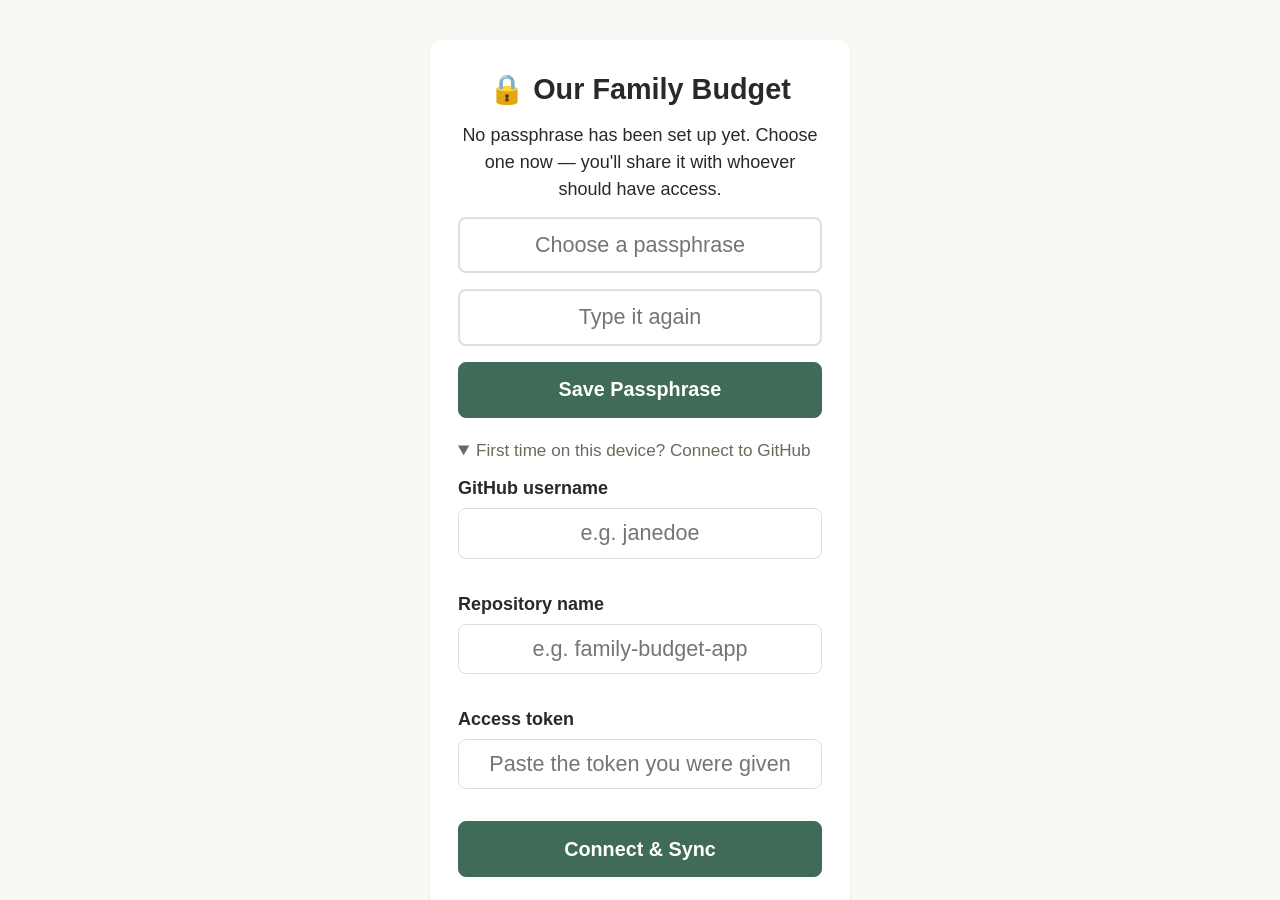
==== index.html @ 90995760 "Initial build: offline-first family budget app Static HTML/CSS/JS, no external dependencies. Dashboa" ====
<!DOCTYPE html>
<html lang="en">
<head>
<meta charset="UTF-8">
<meta name="viewport" content="width=device-width, initial-scale=1.0">
<title>Our Family Budget</title>
<link rel="stylesheet" href="css/styles.css">
</head>
<body>

  <div id="lock-screen" class="lock-screen">
    <div class="lock-card">
      <h1>🔒 Our Family Budget</h1>

      <form id="unlock-form">
        <p id="lock-message">Enter the passphrase to continue.</p>
        <input type="password" id="passphrase-input" placeholder="Passphrase" autocomplete="off" inputmode="text">
        <button type="submit" id="unlock-btn" class="btn btn-primary btn-large">Unlock</button>
        <p id="lock-error" class="error-text hidden"></p>
      </form>

      <form id="setup-form" class="hidden">
        <p>No passphrase has been set up yet. Choose one now — you'll share it with whoever should have access.</p>
        <input type="password" id="new-passphrase-1" placeholder="Choose a passphrase" autocomplete="off">
        <input type="password" id="new-passphrase-2" placeholder="Type it again" autocomplete="off">
        <button type="submit" id="save-passphrase-btn" class="btn btn-primary btn-large">Save Passphrase</button>
        <p id="setup-error" class="error-text hidden"></p>
      </form>

      <details id="github-connect-details" style="margin-top:20px; text-align:left;">
        <summary class="help-text">First time on this device? Connect to GitHub</summary>
        <form id="gh-connect-form" style="margin-top:12px;">
          <div class="form-group">
            <label for="gh-owner">GitHub username</label>
            <input type="text" id="gh-owner" placeholder="e.g. janedoe" autocomplete="off">
          </div>
          <div class="form-group">
            <label for="gh-repo">Repository name</label>
            <input type="text" id="gh-repo" placeholder="e.g. family-budget-app" autocomplete="off">
          </div>
          <div class="form-group">
            <label for="gh-token">Access token</label>
            <input type="password" id="gh-token" placeholder="Paste the token you were given" autocomplete="off">
          </div>
          <button type="submit" id="gh-connect-btn" class="btn btn-primary btn-large">Connect &amp; Sync</button>
          <p id="gh-connect-status" class="help-text"></p>
        </form>
      </details>
    </div>
  </div>

  <div id="app" class="app hidden">
    <header class="app-header">
      <h1>Our Family Budget</h1>
      <div class="sync-status" id="sync-status">Ready</div>
    </header>
    <nav class="tabs" id="tabs">
      <button data-view="dashboard" class="tab active">🏠 Home</button>
      <button data-view="budget" class="tab">📊 Budget</button>
      <button data-view="transactions" class="tab">🧾 Log</button>
      <button data-view="debts" class="tab">💳 Debt</button>
      <button data-view="settings" class="tab">⚙️ Settings</button>
    </nav>
    <main id="view-container"></main>
  </div>

  <div id="modal-root"></div>
  <div id="toast-root"></div>

  <script src="js/calculations.js"></script>
  <script src="js/storage.js"></script>
  <script src="js/app.js"></script>
</body>
</html>
---- css/styles.css ----
/* ==========================================================================
   Our Family Budget — styles
   Palette: warm neutrals, high contrast, large touch targets.
   No external fonts/icons — system font stack + emoji only.
   ========================================================================== */

:root {
  --color-bg: #faf8f5;
  --color-surface: #ffffff;
  --color-surface-alt: #f2efe9;
  --color-border: #e3ded3;
  --color-text: #2b2926;
  --color-text-muted: #6e675c;
  --color-primary: #3f6b58;
  --color-primary-dark: #2f5244;
  --color-primary-tint: #e7efe9;
  --color-warning: #a9791f;
  --color-warning-tint: #faf1de;
  --color-danger: #a63a32;
  --color-danger-tint: #fbeae8;
  --color-income: #3f6b58;

  --cat-food: #c98a4b;
  --cat-bills: #5b7c99;
  --cat-debt: #a6564c;
  --cat-transportation: #7a8b6f;
  --cat-healthcare: #7c6a8e;
  --cat-savings: #4f8a78;
  --cat-personal: #b8963f;
  --cat-other: #9c9488;
  --cat-income: #3f6b58;

  --radius: 12px;
  --radius-sm: 8px;
  --shadow: 0 1px 3px rgba(43, 41, 38, 0.08), 0 1px 2px rgba(43, 41, 38, 0.06);
  --touch-min: 48px;
}

@media (prefers-color-scheme: dark) {
  :root {
    --color-bg: #22201d;
    --color-surface: #2c2a26;
    --color-surface-alt: #33312c;
    --color-border: #47433c;
    --color-text: #f3f0ea;
    --color-text-muted: #b8b1a4;
    --color-primary: #6fa78e;
    --color-primary-dark: #8bc0a7;
    --color-primary-tint: #2a3a32;
    --color-warning: #d9ab52;
    --color-warning-tint: #3a3122;
    --color-danger: #e08277;
    --color-danger-tint: #3d2624;
  }
}

* { box-sizing: border-box; }

html, body {
  margin: 0;
  padding: 0;
  background: var(--color-bg);
  color: var(--color-text);
  font-family: -apple-system, "Segoe UI", Roboto, Helvetica, Arial, sans-serif;
  font-size: 18px;
  line-height: 1.5;
}

h1, h2, h3 { line-height: 1.25; margin: 0 0 0.5em; }
h1 { font-size: 1.6rem; }
h2 { font-size: 1.3rem; }
h3 { font-size: 1.1rem; }
p { margin: 0 0 0.75em; }

button {
  font: inherit;
  cursor: pointer;
}

input, select, textarea {
  font: inherit;
  color: inherit;
}

.hidden { display: none !important; }

/* ---------- Buttons ---------- */
.btn {
  display: inline-flex;
  align-items: center;
  justify-content: center;
  gap: 8px;
  min-height: var(--touch-min);
  padding: 10px 20px;
  border-radius: var(--radius-sm);
  border: 1px solid var(--color-border);
  background: var(--color-surface);
  color: var(--color-text);
  font-size: 1rem;
  font-weight: 600;
  transition: background 0.15s ease, transform 0.05s ease;
}
.btn:active { transform: scale(0.98); }
.btn-primary {
  background: var(--color-primary);
  border-color: var(--color-primary);
  color: #ffffff;
}
.btn-primary:hover { background: var(--color-primary-dark); }
.btn-danger {
  background: var(--color-danger-tint);
  border-color: var(--color-danger);
  color: var(--color-danger);
}
.btn-large { min-height: 56px; font-size: 1.1rem; width: 100%; }
.btn-icon {
  min-width: var(--touch-min);
  padding: 10px;
}
.btn-link {
  background: none;
  border: none;
  color: var(--color-primary);
  text-decoration: underline;
  min-height: auto;
  padding: 4px;
}

/* ---------- Lock screen ---------- */
.lock-screen {
  position: fixed;
  inset: 0;
  background: var(--color-bg);
  overflow-y: auto;
  padding: 40px 20px;
  z-index: 100;
}
.lock-card {
  background: var(--color-surface);
  border-radius: var(--radius);
  box-shadow: var(--shadow);
  padding: 32px 28px;
  max-width: 420px;
  width: 100%;
  margin: 0 auto;
  text-align: center;
}
.lock-card input {
  width: 100%;
  min-height: var(--touch-min);
  font-size: 1.2rem;
  text-align: center;
  padding: 10px;
  border: 2px solid var(--color-border);
  border-radius: var(--radius-sm);
  margin-bottom: 16px;
  background: var(--color-surface);
  color: var(--color-text);
}
.error-text { color: var(--color-danger); font-weight: 600; }
.help-text { color: var(--color-text-muted); font-size: 0.95rem; }

/* ---------- App shell ---------- */
.app-header {
  display: flex;
  align-items: center;
  justify-content: space-between;
  padding: 16px 20px;
  background: var(--color-surface);
  border-bottom: 1px solid var(--color-border);
}
.app-header h1 { font-size: 1.3rem; margin: 0; }
.sync-status {
  font-size: 0.85rem;
  color: var(--color-text-muted);
  white-space: nowrap;
}
.sync-status.syncing { color: var(--color-warning); }
.sync-status.error { color: var(--color-danger); }

.tabs {
  display: flex;
  overflow-x: auto;
  background: var(--color-surface);
  border-bottom: 1px solid var(--color-border);
  position: sticky;
  top: 0;
  z-index: 10;
}
.tab {
  flex: 1 1 auto;
  min-height: var(--touch-min);
  background: none;
  border: none;
  border-bottom: 3px solid transparent;
  color: var(--color-text-muted);
  font-weight: 600;
  padding: 10px 8px;
  white-space: nowrap;
}
.tab.active {
  color: var(--color-primary);
  border-bottom-color: var(--color-primary);
}

main#view-container {
  max-width: 900px;
  margin: 0 auto;
  padding: 20px 16px 80px;
}

.card {
  background: var(--color-surface);
  border: 1px solid var(--color-border);
  border-radius: var(--radius);
  padding: 20px;
  margin-bottom: 16px;
  box-shadow: var(--shadow);
}

/* ---------- Dashboard ---------- */
.summary-grid {
  display: grid;
  grid-template-columns: repeat(auto-fit, minmax(160px, 1fr));
  gap: 12px;
  margin-bottom: 20px;
}
.summary-card {
  background: var(--color-surface);
  border: 1px solid var(--color-border);
  border-radius: var(--radius);
  padding: 16px;
  text-align: center;
}
.summary-card .label { color: var(--color-text-muted); font-size: 0.9rem; }
.summary-card .value { font-size: 1.5rem; font-weight: 700; margin-top: 4px; }
.value.positive { color: var(--color-primary); }
.value.negative { color: var(--color-danger); }

.bar-row {
  display: flex;
  align-items: center;
  gap: 10px;
  margin-bottom: 10px;
}
.bar-row .bar-label { flex: 0 0 130px; font-size: 0.95rem; }
.bar-track {
  flex: 1;
  background: var(--color-surface-alt);
  border-radius: 6px;
  height: 16px;
  overflow: hidden;
}
.bar-fill { height: 100%; border-radius: 6px; }
.bar-row .bar-amount { flex: 0 0 90px; text-align: right; font-variant-numeric: tabular-nums; }

/* ---------- Month nav ---------- */
.month-nav {
  display: flex;
  align-items: center;
  justify-content: center;
  gap: 16px;
  margin-bottom: 16px;
}
.month-nav .month-label { font-weight: 700; font-size: 1.1rem; min-width: 160px; text-align: center; }

/* ---------- Budget grid ---------- */
.budget-row {
  display: grid;
  grid-template-columns: minmax(0, 1fr) 110px 100px;
  align-items: center;
  gap: 10px;
  padding: 12px 0 4px;
  border-bottom: 1px solid var(--color-border);
}
.budget-row:last-child { border-bottom: none; }
.budget-total-row {
  display: flex;
  justify-content: space-between;
  padding: 12px 0;
  border-top: 2px solid var(--color-border);
  font-weight: 700;
}
.cat-pill {
  display: inline-flex;
  align-items: center;
  gap: 6px;
  font-weight: 600;
  min-width: 0;
}
.cat-pill span:last-child {
  overflow: hidden;
  text-overflow: ellipsis;
  white-space: nowrap;
}
.cat-dot { width: 12px; height: 12px; border-radius: 50%; flex: none; }
.budget-row .planned-input {
  width: 100%;
  min-height: 40px;
  padding: 6px 8px;
  border: 1px solid var(--color-border);
  border-radius: var(--radius-sm);
  text-align: right;
}
.budget-row .actual-amount { text-align: right; font-variant-numeric: tabular-nums; }
.budget-track-row { grid-column: 1 / -1; margin-bottom: 8px; }

/* ---------- Transactions ---------- */
.txn-item {
  display: flex;
  align-items: center;
  gap: 12px;
  padding: 12px 0;
  border-bottom: 1px solid var(--color-border);
}
.txn-item:last-child { border-bottom: none; }
.txn-main { flex: 1; min-width: 0; }
.txn-desc { font-weight: 600; }
.txn-meta { color: var(--color-text-muted); font-size: 0.9rem; }
.txn-amount { font-weight: 700; font-variant-numeric: tabular-nums; white-space: nowrap; }
.txn-amount.income { color: var(--color-income); }
.txn-actions { display: flex; gap: 4px; }

.empty-state {
  text-align: center;
  color: var(--color-text-muted);
  padding: 40px 20px;
}

/* ---------- Debts ---------- */
.debt-card { position: relative; }
.debt-card.focus { border-color: var(--color-primary); border-width: 2px; }
.focus-badge {
  display: inline-block;
  background: var(--color-primary-tint);
  color: var(--color-primary-dark);
  font-size: 0.8rem;
  font-weight: 700;
  padding: 3px 10px;
  border-radius: 20px;
  margin-bottom: 8px;
}
.debt-progress-track {
  background: var(--color-surface-alt);
  border-radius: 8px;
  height: 20px;
  overflow: hidden;
  margin: 10px 0;
}
.debt-progress-fill { height: 100%; background: var(--color-debt, var(--cat-debt)); border-radius: 8px; }
.debt-stats { display: flex; flex-wrap: wrap; gap: 16px; color: var(--color-text-muted); font-size: 0.95rem; margin-bottom: 12px; }
.debt-stats strong { color: var(--color-text); display: block; font-size: 1.05rem; }
.debt-actions { display: flex; gap: 8px; flex-wrap: wrap; }
.strategy-toggle { display: flex; gap: 8px; margin-bottom: 16px; }
.strategy-toggle .btn.active { background: var(--color-primary); color: #fff; border-color: var(--color-primary); }

/* ---------- Forms / modals ---------- */
.modal-backdrop {
  position: fixed;
  inset: 0;
  background: rgba(43, 41, 38, 0.5);
  display: flex;
  align-items: flex-end;
  justify-content: center;
  z-index: 200;
}
@media (min-width: 600px) {
  .modal-backdrop { align-items: center; }
}
.modal {
  background: var(--color-surface);
  border-radius: var(--radius) var(--radius) 0 0;
  padding: 24px 20px;
  width: 100%;
  max-width: 480px;
  max-height: 90vh;
  overflow-y: auto;
}
@media (min-width: 600px) {
  .modal { border-radius: var(--radius); }
}
.form-group { margin-bottom: 16px; }
.form-group label { display: block; font-weight: 600; margin-bottom: 6px; }
.form-group input,
.form-group select,
.form-group textarea {
  width: 100%;
  min-height: var(--touch-min);
  padding: 8px 12px;
  border: 1px solid var(--color-border);
  border-radius: var(--radius-sm);
  background: var(--color-surface);
  color: var(--color-text);
}
.form-row { display: flex; gap: 12px; }
.form-row .form-group { flex: 1; }
.modal-actions { display: flex; gap: 10px; margin-top: 20px; }
.modal-actions .btn { flex: 1; }
.type-toggle { display: flex; gap: 8px; margin-bottom: 16px; }
.type-toggle .btn { flex: 1; }
.type-toggle .btn.active-income { background: var(--color-primary-tint); border-color: var(--color-primary); color: var(--color-primary-dark); }
.type-toggle .btn.active-expense { background: var(--color-danger-tint); border-color: var(--color-danger); color: var(--color-danger); }

/* ---------- Settings ---------- */
.settings-section { margin-bottom: 24px; }
.settings-section h2 { display: flex; align-items: center; gap: 8px; }
.category-list-item {
  display: flex;
  align-items: center;
  gap: 10px;
  padding: 10px 0;
  border-bottom: 1px solid var(--color-border);
}
.category-list-item:last-child { border-bottom: none; }
.category-list-item .cat-name { flex: 1; }
.color-swatch { width: 22px; height: 22px; border-radius: 50%; flex: none; border: 1px solid rgba(0,0,0,0.1); }
.status-line { display: flex; align-items: center; gap: 8px; margin-bottom: 12px; color: var(--color-text-muted); }
.status-dot { width: 10px; height: 10px; border-radius: 50%; background: var(--color-text-muted); }
.status-dot.ok { background: var(--color-primary); }
.status-dot.error { background: var(--color-danger); }

.toast {
  position: fixed;
  bottom: 20px;
  left: 50%;
  transform: translateX(-50%);
  background: var(--color-text);
  color: var(--color-bg);
  padding: 12px 20px;
  border-radius: var(--radius-sm);
  font-weight: 600;
  z-index: 300;
  max-width: 90%;
  text-align: center;
}
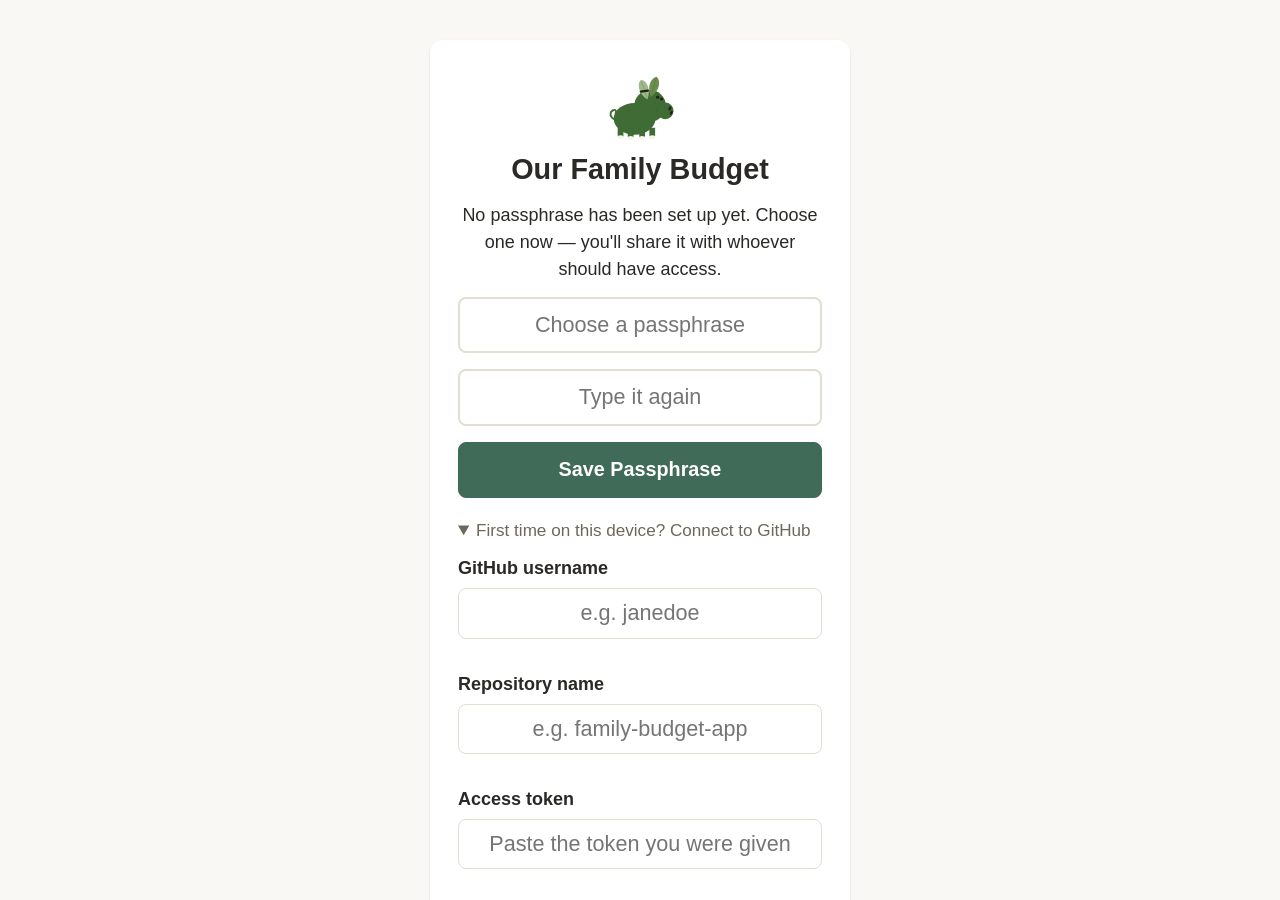
==== commit 4256db55: "Add a piggy bank + leaf logo A hand-drawn SVG mark (piggy bank body with leaf-shaped ears) in the ap" ====
--- a/index.html
+++ b/index.html
@@ -4,13 +4,15 @@
 <meta charset="UTF-8">
 <meta name="viewport" content="width=device-width, initial-scale=1.0">
 <title>Our Family Budget</title>
+<link rel="icon" type="image/svg+xml" href="favicon.svg">
 <link rel="stylesheet" href="css/styles.css">
 </head>
 <body>
 
   <div id="lock-screen" class="lock-screen">
     <div class="lock-card">
-      <h1>🔒 Our Family Budget</h1>
+      <img src="favicon.svg" alt="" class="lock-logo">
+      <h1>Our Family Budget</h1>
 
       <form id="unlock-form">
         <p id="lock-message">Enter the passphrase to continue.</p>
@@ -51,7 +53,10 @@
 
   <div id="app" class="app hidden">
     <header class="app-header">
-      <h1>Our Family Budget</h1>
+      <div class="brand">
+        <img src="favicon.svg" alt="" class="app-logo">
+        <h1>Our Family Budget</h1>
+      </div>
       <div class="sync-status" id="sync-status">Ready</div>
     </header>
     <nav class="tabs" id="tabs">
--- a/css/styles.css
+++ b/css/styles.css
@@ -145,6 +145,12 @@
   margin: 0 auto;
   text-align: center;
 }
+.lock-logo {
+  width: 72px;
+  height: 72px;
+  margin: 0 auto 8px;
+  display: block;
+}
 .lock-card input {
   width: 100%;
   min-height: var(--touch-min);
@@ -170,6 +176,8 @@
   border-bottom: 1px solid var(--color-border);
 }
 .app-header h1 { font-size: 1.3rem; margin: 0; }
+.app-header .brand { display: flex; align-items: center; gap: 10px; }
+.app-logo { width: 34px; height: 34px; flex: none; }
 .sync-status {
   font-size: 0.85rem;
   color: var(--color-text-muted);
@@ -320,6 +328,29 @@
 .txn-amount { font-weight: 700; font-variant-numeric: tabular-nums; white-space: nowrap; }
 .txn-amount.income { color: var(--color-income); }
 .txn-actions { display: flex; gap: 4px; }
+
+.bill-item {
+  display: flex;
+  align-items: center;
+  gap: 10px;
+  padding: 12px 0;
+  border-bottom: 1px solid var(--color-border);
+  flex-wrap: wrap;
+}
+.bill-item:last-child { border-bottom: none; }
+.bill-main { flex: 1; min-width: 140px; }
+.bill-name { font-weight: 600; }
+.bill-meta { color: var(--color-text-muted); font-size: 0.9rem; }
+.bill-paid-badge {
+  display: inline-block;
+  color: var(--color-primary-dark);
+  background: var(--color-primary-tint);
+  font-weight: 600;
+  padding: 4px 12px;
+  border-radius: 20px;
+  font-size: 0.9rem;
+  white-space: nowrap;
+}
 
 .empty-state {
   text-align: center;
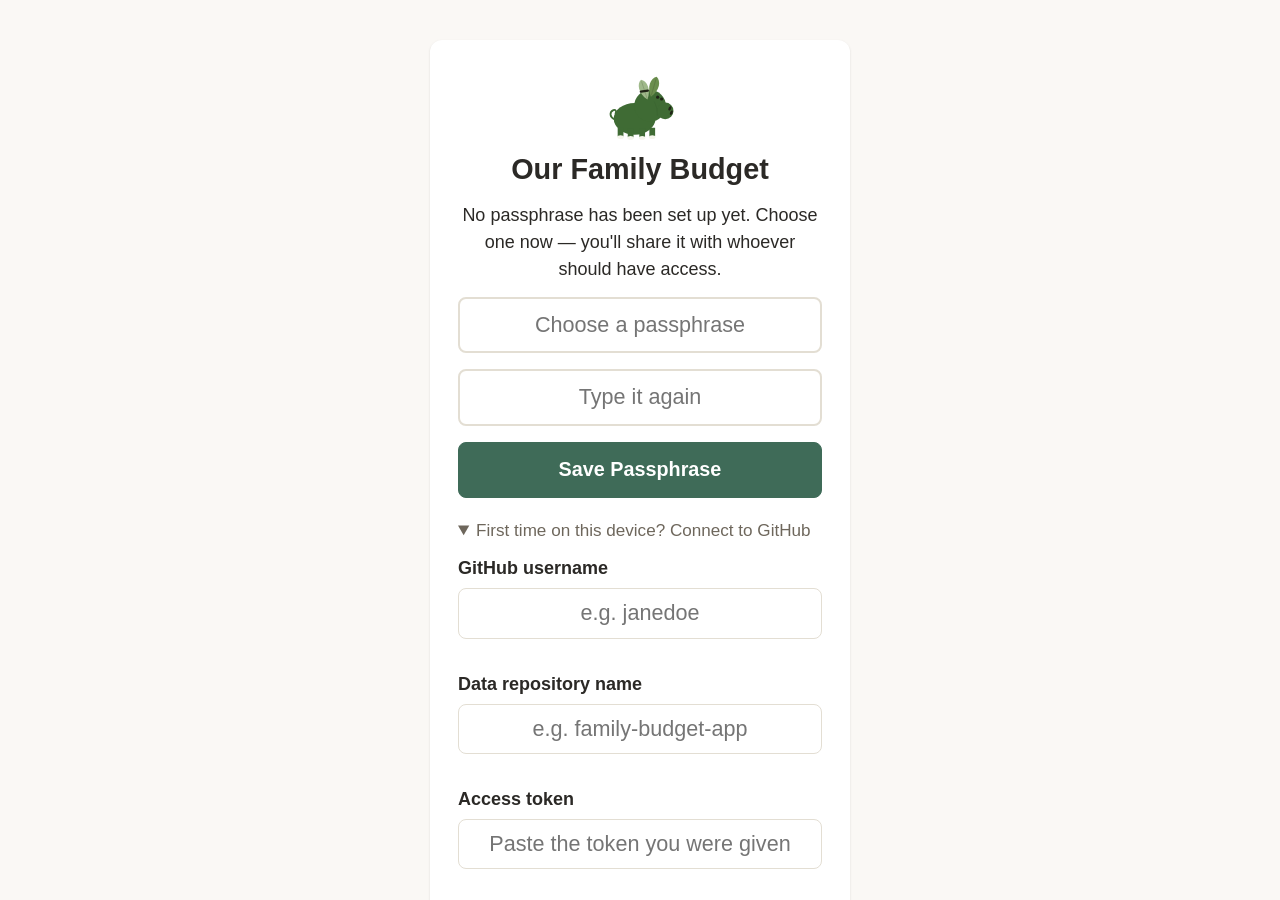
==== commit 0bde59cc: "Pay-period paid status, debt-linked bills, bill sorting, token reminder, text size - This Pay Period" ====
--- a/index.html
+++ b/index.html
@@ -5,6 +5,9 @@
 <meta name="viewport" content="width=device-width, initial-scale=1.0">
 <title>Our Family Budget</title>
 <link rel="icon" type="image/svg+xml" href="favicon.svg">
+<link rel="apple-touch-icon" href="icon-192.png">
+<link rel="manifest" href="manifest.json">
+<meta name="theme-color" content="#3f6b34">
 <link rel="stylesheet" href="css/styles.css">
 </head>
 <body>
@@ -37,12 +40,16 @@
             <input type="text" id="gh-owner" placeholder="e.g. janedoe" autocomplete="off">
           </div>
           <div class="form-group">
-            <label for="gh-repo">Repository name</label>
+            <label for="gh-repo">Data repository name</label>
             <input type="text" id="gh-repo" placeholder="e.g. family-budget-app" autocomplete="off">
           </div>
           <div class="form-group">
             <label for="gh-token">Access token</label>
             <input type="password" id="gh-token" placeholder="Paste the token you were given" autocomplete="off">
+          </div>
+          <div class="form-group">
+            <label for="gh-expires">Token expires on (optional)</label>
+            <input type="date" id="gh-expires">
           </div>
           <button type="submit" id="gh-connect-btn" class="btn btn-primary btn-large">Connect &amp; Sync</button>
           <p id="gh-connect-status" class="help-text"></p>
@@ -59,12 +66,13 @@
       </div>
       <div class="sync-status" id="sync-status">Ready</div>
     </header>
+    <div id="alert-banner" class="token-banner hidden" role="alert"></div>
     <nav class="tabs" id="tabs">
-      <button data-view="dashboard" class="tab active">🏠 Home</button>
-      <button data-view="budget" class="tab">📊 Budget</button>
-      <button data-view="transactions" class="tab">🧾 Log</button>
-      <button data-view="debts" class="tab">💳 Debt</button>
-      <button data-view="settings" class="tab">⚙️ Settings</button>
+      <button data-view="dashboard" class="tab active"><span class="tab-icon" aria-hidden="true">🏠</span><span class="tab-label">Home</span></button>
+      <button data-view="budget" class="tab"><span class="tab-icon" aria-hidden="true">📊</span><span class="tab-label">Budget</span></button>
+      <button data-view="transactions" class="tab"><span class="tab-icon" aria-hidden="true">🧾</span><span class="tab-label">Log</span></button>
+      <button data-view="debts" class="tab"><span class="tab-icon" aria-hidden="true">💳</span><span class="tab-label">Debt</span></button>
+      <button data-view="settings" class="tab"><span class="tab-icon" aria-hidden="true">⚙️</span><span class="tab-label">Settings</span></button>
     </nav>
     <main id="view-container"></main>
   </div>
--- a/css/styles.css
+++ b/css/styles.css
@@ -14,7 +14,8 @@
   --color-primary: #3f6b58;
   --color-primary-dark: #2f5244;
   --color-primary-tint: #e7efe9;
-  --color-warning: #a9791f;
+  --color-on-primary: #ffffff;
+  --color-warning: #8f6410;
   --color-warning-tint: #faf1de;
   --color-danger: #a63a32;
   --color-danger-tint: #fbeae8;
@@ -47,6 +48,8 @@
     --color-primary: #6fa78e;
     --color-primary-dark: #8bc0a7;
     --color-primary-tint: #2a3a32;
+    --color-on-primary: #10160b;
+    --color-income: #8bc0a7;
     --color-warning: #d9ab52;
     --color-warning-tint: #3a3122;
     --color-danger: #e08277;
@@ -55,6 +58,10 @@
 }
 
 * { box-sizing: border-box; }
+
+html { font-size: 18px; }
+html[data-text-size="large"] { font-size: 21px; }
+html[data-text-size="xlarge"] { font-size: 24px; }
 
 html, body {
   margin: 0;
@@ -62,9 +69,9 @@
   background: var(--color-bg);
   color: var(--color-text);
   font-family: -apple-system, "Segoe UI", Roboto, Helvetica, Arial, sans-serif;
-  font-size: 18px;
   line-height: 1.5;
 }
+body { font-size: 1rem; }
 
 h1, h2, h3 { line-height: 1.25; margin: 0 0 0.5em; }
 h1 { font-size: 1.6rem; }
@@ -104,7 +111,7 @@
 .btn-primary {
   background: var(--color-primary);
   border-color: var(--color-primary);
-  color: #ffffff;
+  color: var(--color-on-primary);
 }
 .btn-primary:hover { background: var(--color-primary-dark); }
 .btn-danger {
@@ -181,7 +188,8 @@
 .sync-status {
   font-size: 0.85rem;
   color: var(--color-text-muted);
-  white-space: nowrap;
+  text-align: right;
+  max-width: 50%;
 }
 .sync-status.syncing { color: var(--color-warning); }
 .sync-status.error { color: var(--color-danger); }
@@ -206,9 +214,15 @@
   padding: 10px 8px;
   white-space: nowrap;
 }
+.tab { display: flex; align-items: center; justify-content: center; gap: 6px; }
 .tab.active {
   color: var(--color-primary);
   border-bottom-color: var(--color-primary);
+}
+
+@media (max-width: 520px) {
+  .tab { flex-direction: column; gap: 0; min-width: 0; padding: 6px 2px; font-size: 0.8rem; }
+  .tab-icon { font-size: 1.3rem; line-height: 1.2; }
 }
 
 main#view-container {
@@ -301,7 +315,7 @@
   text-overflow: ellipsis;
   white-space: nowrap;
 }
-.cat-dot { width: 12px; height: 12px; border-radius: 50%; flex: none; }
+.cat-dot { display: inline-block; width: 12px; height: 12px; border-radius: 50%; flex: none; vertical-align: middle; margin-bottom: 2px; }
 .budget-row .planned-input {
   width: 100%;
   min-height: 40px;
@@ -341,6 +355,48 @@
 .bill-main { flex: 1; min-width: 140px; }
 .bill-name { font-weight: 600; }
 .bill-meta { color: var(--color-text-muted); font-size: 0.9rem; }
+.token-banner {
+  padding: 12px 20px;
+  font-weight: 600;
+  background: var(--color-warning-tint);
+  color: var(--color-warning);
+  border-bottom: 1px solid var(--color-warning);
+}
+.token-banner.expired { background: var(--color-danger-tint); color: var(--color-danger); border-bottom-color: var(--color-danger); }
+.repo-warning {
+  padding: 12px 14px;
+  margin-bottom: 14px;
+  font-weight: 600;
+  background: var(--color-danger-tint);
+  color: var(--color-danger);
+  border: 1px solid var(--color-danger);
+  border-radius: var(--radius-sm);
+}
+.bill-sort { display: flex; align-items: center; gap: 8px; margin: 4px 0 8px; }
+.bill-sort label { font-weight: 600; }
+.bill-sort select {
+  min-height: 40px;
+  padding: 4px 8px;
+  border: 1px solid var(--color-border);
+  border-radius: var(--radius-sm);
+  background: var(--color-surface);
+  color: var(--color-text);
+}
+.text-size-options { display: flex; gap: 8px; flex-wrap: wrap; }
+.text-size-options .btn { flex: 1 1 0; }
+.text-size-options .btn.active { background: var(--color-primary); color: var(--color-on-primary); border-color: var(--color-primary); }
+.period-summary { display: flex; justify-content: space-between; align-items: baseline; gap: 10px; flex-wrap: wrap; }
+.bill-cat { display: flex; align-items: center; gap: 8px; margin-top: 6px; }
+.bill-cat-select {
+  min-height: 40px;
+  max-width: 100%;
+  padding: 4px 8px;
+  font-size: 0.9rem;
+  border: 1px solid var(--color-border);
+  border-radius: var(--radius-sm);
+  background: var(--color-surface);
+  color: var(--color-text);
+}
 .bill-paid-badge {
   display: inline-block;
   color: var(--color-primary-dark);
@@ -383,7 +439,7 @@
 .debt-stats strong { color: var(--color-text); display: block; font-size: 1.05rem; }
 .debt-actions { display: flex; gap: 8px; flex-wrap: wrap; }
 .strategy-toggle { display: flex; gap: 8px; margin-bottom: 16px; }
-.strategy-toggle .btn.active { background: var(--color-primary); color: #fff; border-color: var(--color-primary); }
+.strategy-toggle .btn.active { background: var(--color-primary); color: var(--color-on-primary); border-color: var(--color-primary); }
 
 /* ---------- Forms / modals ---------- */
 .modal-backdrop {
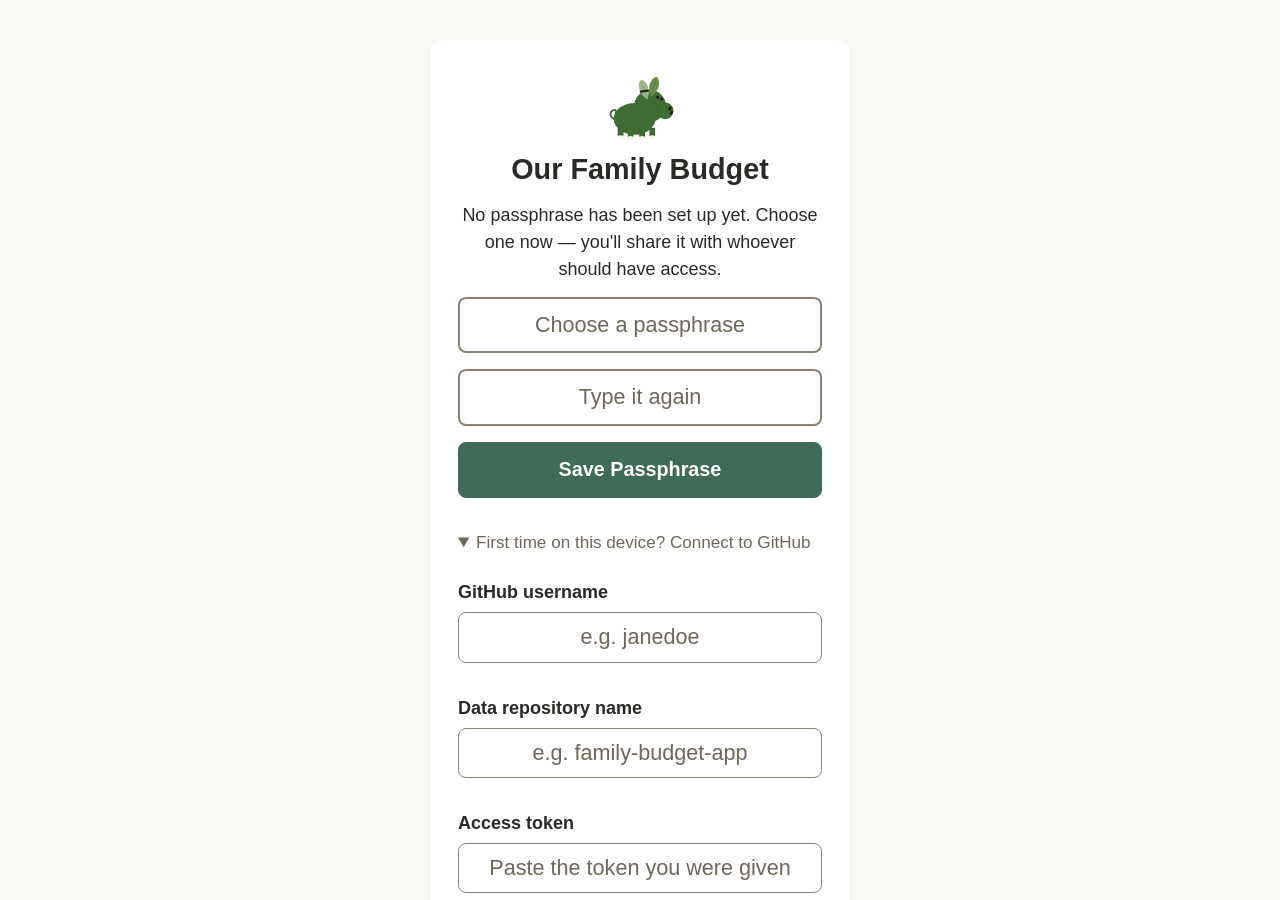
==== commit 0b3eb403: "Fix bugs found by a second, independent full review Three independent reviewers read the data/sync l" ====
--- a/index.html
+++ b/index.html
@@ -78,7 +78,7 @@
   </div>
 
   <div id="modal-root"></div>
-  <div id="toast-root"></div>
+  <div id="toast-root" role="status" aria-live="polite"></div>
 
   <script src="js/calculations.js"></script>
   <script src="js/storage.js"></script>
--- a/css/styles.css
+++ b/css/styles.css
@@ -9,6 +9,7 @@
   --color-surface: #ffffff;
   --color-surface-alt: #f2efe9;
   --color-border: #e3ded3;
+  --color-field-border: #8a8274;
   --color-text: #2b2926;
   --color-text-muted: #6e675c;
   --color-primary: #3f6b58;
@@ -43,6 +44,7 @@
     --color-surface: #2c2a26;
     --color-surface-alt: #33312c;
     --color-border: #47433c;
+    --color-field-border: #8f887b;
     --color-text: #f3f0ea;
     --color-text-muted: #b8b1a4;
     --color-primary: #6fa78e;
@@ -57,9 +59,14 @@
   }
 }
 
+:root { color-scheme: light dark; }
+
 * { box-sizing: border-box; }
 
-html { font-size: 18px; }
+::placeholder { color: var(--color-text-muted); opacity: 1; }
+:focus-visible { outline: 3px solid var(--color-primary); outline-offset: 2px; }
+
+html { font-size: 18px; -webkit-text-size-adjust: 100%; text-size-adjust: 100%; }
 html[data-text-size="large"] { font-size: 21px; }
 html[data-text-size="xlarge"] { font-size: 24px; }
 
@@ -71,7 +78,14 @@
   font-family: -apple-system, "Segoe UI", Roboto, Helvetica, Arial, sans-serif;
   line-height: 1.5;
 }
-body { font-size: 1rem; }
+body {
+  font-size: 1rem;
+  /* A long unbroken word (a pasted web address, a very long name) wraps instead of
+     stretching the page, which on a phone would zoom the whole app out sideways. */
+  overflow-wrap: anywhere;
+}
+/* ...but buttons and badges keep their words whole. */
+.btn, button, .tab, .bill-paid-badge, .focus-badge, .toast-btn { overflow-wrap: normal; }
 
 h1, h2, h3 { line-height: 1.25; margin: 0 0 0.5em; }
 h1 { font-size: 1.6rem; }
@@ -83,6 +97,7 @@
   font: inherit;
   cursor: pointer;
 }
+button, select, input, label, summary { touch-action: manipulation; }
 
 input, select, textarea {
   font: inherit;
@@ -100,14 +115,18 @@
   min-height: var(--touch-min);
   padding: 10px 20px;
   border-radius: var(--radius-sm);
-  border: 1px solid var(--color-border);
+  border: 1px solid var(--color-field-border);
   background: var(--color-surface);
   color: var(--color-text);
   font-size: 1rem;
   font-weight: 600;
   transition: background 0.15s ease, transform 0.05s ease;
 }
+a.btn { text-decoration: none; }
+.btn:where(:hover:not(:disabled)) { background: var(--color-surface-alt); }
 .btn:active { transform: scale(0.98); }
+.btn:disabled { opacity: 0.45; cursor: not-allowed; }
+.btn:disabled:active { transform: none; }
 .btn-primary {
   background: var(--color-primary);
   border-color: var(--color-primary);
@@ -124,13 +143,15 @@
   min-width: var(--touch-min);
   padding: 10px;
 }
+.help-text .btn-link { min-height: 0; padding: 2px 4px; display: inline; } /* a link inside a sentence stays in the line */
+.lock-card summary { padding: 12px 0; min-height: 44px; cursor: pointer; }
 .btn-link {
   background: none;
   border: none;
   color: var(--color-primary);
   text-decoration: underline;
-  min-height: auto;
-  padding: 4px;
+  min-height: 44px;
+  padding: 8px 6px;
 }
 
 /* ---------- Lock screen ---------- */
@@ -164,7 +185,7 @@
   font-size: 1.2rem;
   text-align: center;
   padding: 10px;
-  border: 2px solid var(--color-border);
+  border: 2px solid var(--color-field-border);
   border-radius: var(--radius-sm);
   margin-bottom: 16px;
   background: var(--color-surface);
@@ -183,13 +204,15 @@
   border-bottom: 1px solid var(--color-border);
 }
 .app-header h1 { font-size: 1.3rem; margin: 0; }
-.app-header .brand { display: flex; align-items: center; gap: 10px; }
+.app-header { flex-wrap: wrap; gap: 4px 12px; }
+.app-header .brand { display: flex; align-items: center; gap: 10px; flex: none; }
 .app-logo { width: 34px; height: 34px; flex: none; }
 .sync-status {
   font-size: 0.85rem;
   color: var(--color-text-muted);
   text-align: right;
-  max-width: 50%;
+  flex: 1 1 auto;
+  min-width: 0;
 }
 .sync-status.syncing { color: var(--color-warning); }
 .sync-status.error { color: var(--color-danger); }
@@ -215,6 +238,7 @@
   white-space: nowrap;
 }
 .tab { display: flex; align-items: center; justify-content: center; gap: 6px; }
+.tab:focus-visible { outline-offset: -4px; }
 .tab.active {
   color: var(--color-primary);
   border-bottom-color: var(--color-primary);
@@ -243,7 +267,7 @@
 /* ---------- Dashboard ---------- */
 .summary-grid {
   display: grid;
-  grid-template-columns: repeat(auto-fit, minmax(160px, 1fr));
+  grid-template-columns: repeat(auto-fit, minmax(max(140px, 8.7rem), 1fr)); /* grows with the text size, so bigger text means one wide card per row */
   gap: 12px;
   margin-bottom: 20px;
 }
@@ -255,7 +279,11 @@
   text-align: center;
 }
 .summary-card .label { color: var(--color-text-muted); font-size: 0.9rem; }
-.summary-card .value { font-size: 1.5rem; font-weight: 700; margin-top: 4px; }
+.summary-card { container-type: inline-size; }
+.summary-card .value { font-size: 1.25rem; font-weight: 700; margin-top: 4px; white-space: nowrap; overflow-wrap: normal; }
+@supports (font-size: 1cqi) { .summary-card .value { font-size: min(1.5rem, 16cqi); } } /* shrinks only if a long amount wouldn't fit the card */
+.bar-row .bar-amount, .budget-row .actual-amount, .budget-total-row span:last-child, .history-spent,
+.flow-row span:last-child, .debt-stats strong, .history-detail strong { white-space: nowrap; overflow-wrap: normal; }
 .value.positive { color: var(--color-primary); }
 .value.negative { color: var(--color-danger); }
 
@@ -265,7 +293,7 @@
   gap: 10px;
   margin-bottom: 10px;
 }
-.bar-row .bar-label { flex: 0 0 130px; font-size: 0.95rem; }
+.bar-row .bar-label { flex: 0 0 7.2rem; font-size: 0.95rem; }
 .bar-track {
   flex: 1;
   background: var(--color-surface-alt);
@@ -274,7 +302,34 @@
   overflow: hidden;
 }
 .bar-fill { height: 100%; border-radius: 6px; }
-.bar-row .bar-amount { flex: 0 0 90px; text-align: right; font-variant-numeric: tabular-nums; }
+.bar-row .bar-amount { flex: 0 0 auto; min-width: 5rem; text-align: right; font-variant-numeric: tabular-nums; }
+.bar-row { flex-wrap: wrap; }
+.bar-row .bar-change { flex: 0 0 100%; margin-top: -6px; font-size: 0.85rem; color: var(--color-text-muted); }
+
+/* ---------- Month by month ---------- */
+.history-row {
+  overflow-wrap: anywhere;
+  display: grid;
+  grid-template-columns: minmax(0, 1fr) auto;
+  gap: 2px 12px;
+  width: 100%;
+  min-height: var(--touch-min);
+  margin-bottom: 8px;
+  padding: 10px 14px;
+  text-align: left;
+  color: var(--color-text);
+  background: var(--color-surface);
+  border: 1px solid var(--color-border);
+  border-radius: var(--radius-sm);
+}
+.history-row.selected { border-color: var(--color-primary); border-width: 2px; }
+.history-month { font-weight: 700; }
+.history-spent { font-weight: 700; text-align: right; font-variant-numeric: tabular-nums; }
+.history-bar { grid-column: 1 / -1; height: 10px; background: var(--color-surface-alt); border-radius: 5px; overflow: hidden; }
+.history-bar span { display: block; height: 100%; background: var(--cat-bills); border-radius: 5px; }
+.history-detail { grid-column: 1 / -1; font-size: 0.9rem; color: var(--color-text-muted); }
+.history-detail strong.positive { color: var(--color-primary); }
+.history-detail strong.negative { color: var(--color-danger); }
 
 /* ---------- Month nav ---------- */
 .month-nav {
@@ -289,7 +344,7 @@
 /* ---------- Budget grid ---------- */
 .budget-row {
   display: grid;
-  grid-template-columns: minmax(0, 1fr) 110px 100px;
+  grid-template-columns: minmax(0, 1fr) 6.5rem 6rem;
   align-items: center;
   gap: 10px;
   padding: 12px 0 4px;
@@ -318,25 +373,39 @@
 .cat-dot { display: inline-block; width: 12px; height: 12px; border-radius: 50%; flex: none; vertical-align: middle; margin-bottom: 2px; }
 .budget-row .planned-input {
   width: 100%;
-  min-height: 40px;
+  min-height: var(--touch-min);
   padding: 6px 8px;
-  border: 1px solid var(--color-border);
-  border-radius: var(--radius-sm);
+  border: 1px solid var(--color-field-border);
+  border-radius: var(--radius-sm);
+  background: var(--color-surface);
+  color: var(--color-text);
   text-align: right;
 }
 .budget-row .actual-amount { text-align: right; font-variant-numeric: tabular-nums; }
+.budget-head {
+  display: grid;
+  grid-template-columns: minmax(0, 1fr) 6.5rem 6rem;
+  gap: 10px;
+  padding-bottom: 6px;
+  border-bottom: 2px solid var(--color-border);
+  color: var(--color-text-muted);
+  font-size: 0.85rem;
+  font-weight: 600;
+}
+.budget-head span:not(:first-child) { text-align: right; }
 .budget-track-row { grid-column: 1 / -1; margin-bottom: 8px; }
 
 /* ---------- Transactions ---------- */
 .txn-item {
   display: flex;
+  flex-wrap: wrap; /* a very long amount drops to its own line instead of squeezing the description to nothing */
   align-items: center;
   gap: 12px;
   padding: 12px 0;
   border-bottom: 1px solid var(--color-border);
 }
 .txn-item:last-child { border-bottom: none; }
-.txn-main { flex: 1; min-width: 0; }
+.txn-main { flex: 1 1 8rem; min-width: 0; }
 .txn-desc { font-weight: 600; }
 .txn-meta { color: var(--color-text-muted); font-size: 0.9rem; }
 .txn-amount { font-weight: 700; font-variant-numeric: tabular-nums; white-space: nowrap; }
@@ -355,6 +424,7 @@
 .bill-main { flex: 1; min-width: 140px; }
 .bill-name { font-weight: 600; }
 .bill-meta { color: var(--color-text-muted); font-size: 0.9rem; }
+.bill-meta .cat-dot { margin-right: 6px; }
 .token-banner {
   padding: 12px 20px;
   font-weight: 600;
@@ -375,9 +445,9 @@
 .bill-sort { display: flex; align-items: center; gap: 8px; margin: 4px 0 8px; }
 .bill-sort label { font-weight: 600; }
 .bill-sort select {
-  min-height: 40px;
+  min-height: 44px;
   padding: 4px 8px;
-  border: 1px solid var(--color-border);
+  border: 1px solid var(--color-field-border);
   border-radius: var(--radius-sm);
   background: var(--color-surface);
   color: var(--color-text);
@@ -385,18 +455,21 @@
 .text-size-options { display: flex; gap: 8px; flex-wrap: wrap; }
 .text-size-options .btn { flex: 1 1 0; }
 .text-size-options .btn.active { background: var(--color-primary); color: var(--color-on-primary); border-color: var(--color-primary); }
-.period-summary { display: flex; justify-content: space-between; align-items: baseline; gap: 10px; flex-wrap: wrap; }
-.bill-cat { display: flex; align-items: center; gap: 8px; margin-top: 6px; }
+.bill-cat { display: flex; align-items: center; gap: 8px; margin-top: 6px; min-width: 0; }
 .bill-cat-select {
-  min-height: 40px;
+  min-height: 44px;
+  min-width: 0;
+  flex: 0 1 auto;
+  text-overflow: ellipsis;
   max-width: 100%;
   padding: 4px 8px;
   font-size: 0.9rem;
-  border: 1px solid var(--color-border);
-  border-radius: var(--radius-sm);
-  background: var(--color-surface);
-  color: var(--color-text);
-}
+  border: 1px solid var(--color-field-border);
+  border-radius: var(--radius-sm);
+  background: var(--color-surface);
+  color: var(--color-text);
+}
+.bill-next { flex: 1 1 auto; color: var(--color-text-muted); font-size: 0.95rem; }
 .bill-paid-badge {
   display: inline-block;
   color: var(--color-primary-dark);
@@ -434,11 +507,12 @@
   overflow: hidden;
   margin: 10px 0;
 }
-.debt-progress-fill { height: 100%; background: var(--color-debt, var(--cat-debt)); border-radius: 8px; }
+.debt-progress-fill { height: 100%; background: var(--cat-debt); border-radius: 8px; }
 .debt-stats { display: flex; flex-wrap: wrap; gap: 16px; color: var(--color-text-muted); font-size: 0.95rem; margin-bottom: 12px; }
 .debt-stats strong { color: var(--color-text); display: block; font-size: 1.05rem; }
 .debt-actions { display: flex; gap: 8px; flex-wrap: wrap; }
-.strategy-toggle { display: flex; gap: 8px; margin-bottom: 16px; }
+.strategy-toggle { display: flex; flex-wrap: wrap; gap: 8px; margin-bottom: 16px; }
+.strategy-toggle .btn { flex: 1 1 9rem; min-width: 0; padding-left: 12px; padding-right: 12px; }
 .strategy-toggle .btn.active { background: var(--color-primary); color: var(--color-on-primary); border-color: var(--color-primary); }
 
 /* ---------- Forms / modals ---------- */
@@ -461,7 +535,9 @@
   width: 100%;
   max-width: 480px;
   max-height: 90vh;
+  max-height: 90dvh;
   overflow-y: auto;
+  overscroll-behavior: contain;
 }
 @media (min-width: 600px) {
   .modal { border-radius: var(--radius); }
@@ -474,7 +550,7 @@
   width: 100%;
   min-height: var(--touch-min);
   padding: 8px 12px;
-  border: 1px solid var(--color-border);
+  border: 1px solid var(--color-field-border);
   border-radius: var(--radius-sm);
   background: var(--color-surface);
   color: var(--color-text);
@@ -483,13 +559,20 @@
 .form-row .form-group { flex: 1; }
 .modal-actions { display: flex; gap: 10px; margin-top: 20px; }
 .modal-actions .btn { flex: 1; }
-.type-toggle { display: flex; gap: 8px; margin-bottom: 16px; }
-.type-toggle .btn { flex: 1; }
+.type-toggle { display: flex; flex-wrap: wrap; gap: 8px; margin-bottom: 16px; }
+.type-toggle .btn { flex: 1 1 6rem; min-width: 0; padding-left: 12px; padding-right: 12px; }
 .type-toggle .btn.active-income { background: var(--color-primary-tint); border-color: var(--color-primary); color: var(--color-primary-dark); }
 .type-toggle .btn.active-expense { background: var(--color-danger-tint); border-color: var(--color-danger); color: var(--color-danger); }
 
 /* ---------- Settings ---------- */
-.settings-section { margin-bottom: 24px; }
+.settings-section {
+  margin-bottom: 16px;
+  padding: 20px;
+  background: var(--color-surface);
+  border: 1px solid var(--color-border);
+  border-radius: var(--radius);
+  box-shadow: var(--shadow);
+}
 .settings-section h2 { display: flex; align-items: center; gap: 8px; }
 .category-list-item {
   display: flex;
@@ -501,6 +584,16 @@
 .category-list-item:last-child { border-bottom: none; }
 .category-list-item .cat-name { flex: 1; }
 .color-swatch { width: 22px; height: 22px; border-radius: 50%; flex: none; border: 1px solid rgba(0,0,0,0.1); }
+.swatch-picker { display: flex; gap: 10px; flex-wrap: wrap; }
+.swatch-picker .color-swatch {
+  width: 44px;
+  height: 44px;
+  padding: 0;
+  border: 3px solid transparent;
+  background-clip: padding-box;
+  cursor: pointer;
+}
+.swatch-picker .color-swatch.selected { border-color: var(--color-text); box-shadow: inset 0 0 0 3px var(--color-surface); background-clip: border-box; }
 .status-line { display: flex; align-items: center; gap: 8px; margin-bottom: 12px; color: var(--color-text-muted); }
 .status-dot { width: 10px; height: 10px; border-radius: 50%; background: var(--color-text-muted); }
 .status-dot.ok { background: var(--color-primary); }
@@ -517,6 +610,120 @@
   border-radius: var(--radius-sm);
   font-weight: 600;
   z-index: 300;
-  max-width: 90%;
+  width: max-content;
+  max-width: calc(100vw - 32px);
   text-align: center;
 }
+
+/* ---------- Undo toast, search, coming up, debt-free ---------- */
+.toast-undo { display: flex; align-items: center; gap: 14px; padding: 6px 8px 6px 20px; }
+.toast-btn {
+  min-height: var(--touch-min);
+  padding: 8px 16px;
+  background: none;
+  border: 2px solid currentColor;
+  border-radius: var(--radius-sm);
+  color: inherit;
+  font-weight: 700;
+}
+.search-box { display: flex; align-items: center; flex-wrap: wrap; gap: 6px 8px; margin-bottom: 14px; }
+.search-label { flex: 0 0 100%; font-weight: 600; }
+.search-box input {
+  flex: 1;
+  min-width: 0;
+  min-height: var(--touch-min);
+  padding: 8px 12px;
+  border: 1px solid var(--color-field-border);
+  border-radius: var(--radius-sm);
+  background: var(--color-surface);
+  color: var(--color-text);
+}
+.search-summary { text-align: center; margin: 4px 0 14px; }
+.coming-up { border-color: var(--color-primary); border-width: 2px; }
+.coming-up h2 { margin-bottom: 0.3em; }
+.debt-free-date { font-size: 1.8rem; font-weight: 700; color: var(--color-primary); margin-bottom: 6px; }
+#extra-debt-select { width: 100%; }
+
+.overdue-title { color: var(--color-warning); margin: 4px 0 2px; }
+.upcoming-title { margin: 16px 0 2px; }
+.carry-note { margin-top: -4px; }
+.cash-flow { margin-top: 14px; padding-top: 6px; border-top: 2px solid var(--color-border); }
+.flow-row { display: flex; justify-content: space-between; gap: 12px; padding: 6px 0; font-variant-numeric: tabular-nums; }
+.flow-row.flow-left { font-weight: 700; font-size: 1.1rem; border-top: 1px solid var(--color-border); margin-top: 4px; padding-top: 10px; }
+.flow-row .positive { color: var(--color-primary); }
+.flow-row .negative { color: var(--color-danger); }
+.flow-names { color: var(--color-text-muted); font-size: 0.9rem; margin: -2px 0 4px; }
+.goal-item { padding: 12px 0; border-bottom: 1px solid var(--color-border); }
+.goal-item:last-of-type { border-bottom: none; }
+.goal-head { display: flex; align-items: center; justify-content: space-between; gap: 10px; flex-wrap: wrap; }
+.goal-fill { height: 100%; background: var(--cat-savings); border-radius: 8px; }
+.goal-meta { color: var(--color-text-muted); font-size: 0.95rem; margin-bottom: 10px; }
+
+/* ---------- Large-print bills list ---------- */
+.print-modes { display: flex; gap: 8px; flex-wrap: wrap; margin-bottom: 16px; }
+.print-modes .btn { flex: 1 1 0; }
+.print-modes .btn.active { background: var(--color-primary); color: var(--color-on-primary); border-color: var(--color-primary); }
+.print-sheet { overflow-x: auto; background: #ffffff; color: #000000; padding: 16px; border: 1px solid var(--color-border); border-radius: var(--radius-sm); }
+.print-sheet h2 { font-size: 1.5rem; margin-bottom: 0.2em; }
+.print-sheet .print-sub { color: #333333; font-size: 1rem; }
+.print-sheet table { width: 100%; border-collapse: collapse; font-size: 1.05rem; }
+.print-sheet th { text-align: left; border-bottom: 3px solid #000000; padding: 6px 4px; }
+.print-sheet td { padding: 8px 4px; border-bottom: 1px solid #888888; }
+.print-sheet th.num, .print-sheet td.num { text-align: right; font-variant-numeric: tabular-nums; }
+.print-sheet th:nth-child(2), .print-sheet td:nth-child(2) { width: 100%; overflow-wrap: anywhere; }
+.print-sheet th, .print-sheet td:first-child, .print-sheet td.num, .print-sheet td.paid-box { white-space: nowrap; }
+.print-sheet td.paid-box { width: 2.2em; text-align: center; font-weight: 700; border-left: 1px solid #888888; }
+.print-sheet tfoot td { font-weight: 700; border-top: 3px solid #000000; border-bottom: none; }
+
+/* ---------- User preferences ---------- */
+@media (prefers-reduced-motion: reduce) {
+  .btn { transition: none; }
+  .btn:active { transform: none; }
+}
+@media (forced-colors: active) {
+  .bar-fill, .debt-progress-fill, .goal-fill, .history-bar span, .cat-dot, .color-swatch { forced-color-adjust: none; }
+  .btn { border: 2px solid ButtonText; }
+}
+
+/* ---------- Small screens (kept last so they override the rules above) ---------- */
+@media (max-width: 520px) {
+  .app-header { padding: 12px 16px; }
+  .app-header h1 { font-size: 1.15rem; }
+
+  /* Spending bars: name and amount on one line, the bar full width underneath. */
+  .bar-row { row-gap: 4px; }
+  .bar-row .bar-label { flex: 1 1 0; min-width: 0; order: 1; }
+  .bar-row .bar-amount { flex: 0 0 auto; order: 2; font-weight: 600; }
+  .bar-row .bar-track { flex: 0 0 100%; order: 3; }
+  .bar-row .bar-change { order: 4; margin-top: 0; }
+
+  /* Budget grid: category name on its own line so it is never cut short. */
+  .budget-row { grid-template-columns: minmax(0, 1fr) minmax(0, 1fr); }
+  .budget-row .cat-pill { grid-column: 1 / -1; }
+  .budget-head { grid-template-columns: minmax(0, 1fr) minmax(0, 1fr); }
+  .budget-head span:first-child { display: none; }
+
+  /* Bills list: details on top, the big buttons in a row underneath. */
+  .bill-item-list .bill-main { flex: 1 1 100%; }
+  .bill-item-list > .btn-primary, .bill-item-list > .bill-paid-badge { flex: 1 1 auto; justify-content: center; text-align: center; }
+  .bill-item-list > .bill-next { text-align: left; }
+
+  .print-sheet { padding: 8px; }
+  .print-sheet table { font-size: 0.9rem; }
+  .print-sheet td { padding: 6px 3px; }
+}
+
+@media print {
+  @page { margin: 0.6in; }
+  body > *:not(#modal-root) { display: none !important; }
+  .no-print { display: none !important; }
+  .modal-backdrop { position: static; background: none; display: block; }
+  .modal { max-width: none; max-height: none; overflow: visible; padding: 0; border-radius: 0; background: #ffffff; }
+  .print-sheet { border: none; padding: 0; overflow: visible; }
+  .print-sheet h2 { font-size: 30pt; }
+  .print-sheet .print-sub { font-size: 16pt; }
+  .print-sheet table { font-size: 22pt; }
+  .print-sheet td { padding: 10px 6px; border-bottom: 1.5px solid #000000; }
+  .print-sheet td.paid-box { border: 1.5px solid #000000; font-size: 26pt; }
+  .print-sheet tr { break-inside: avoid; }
+}
